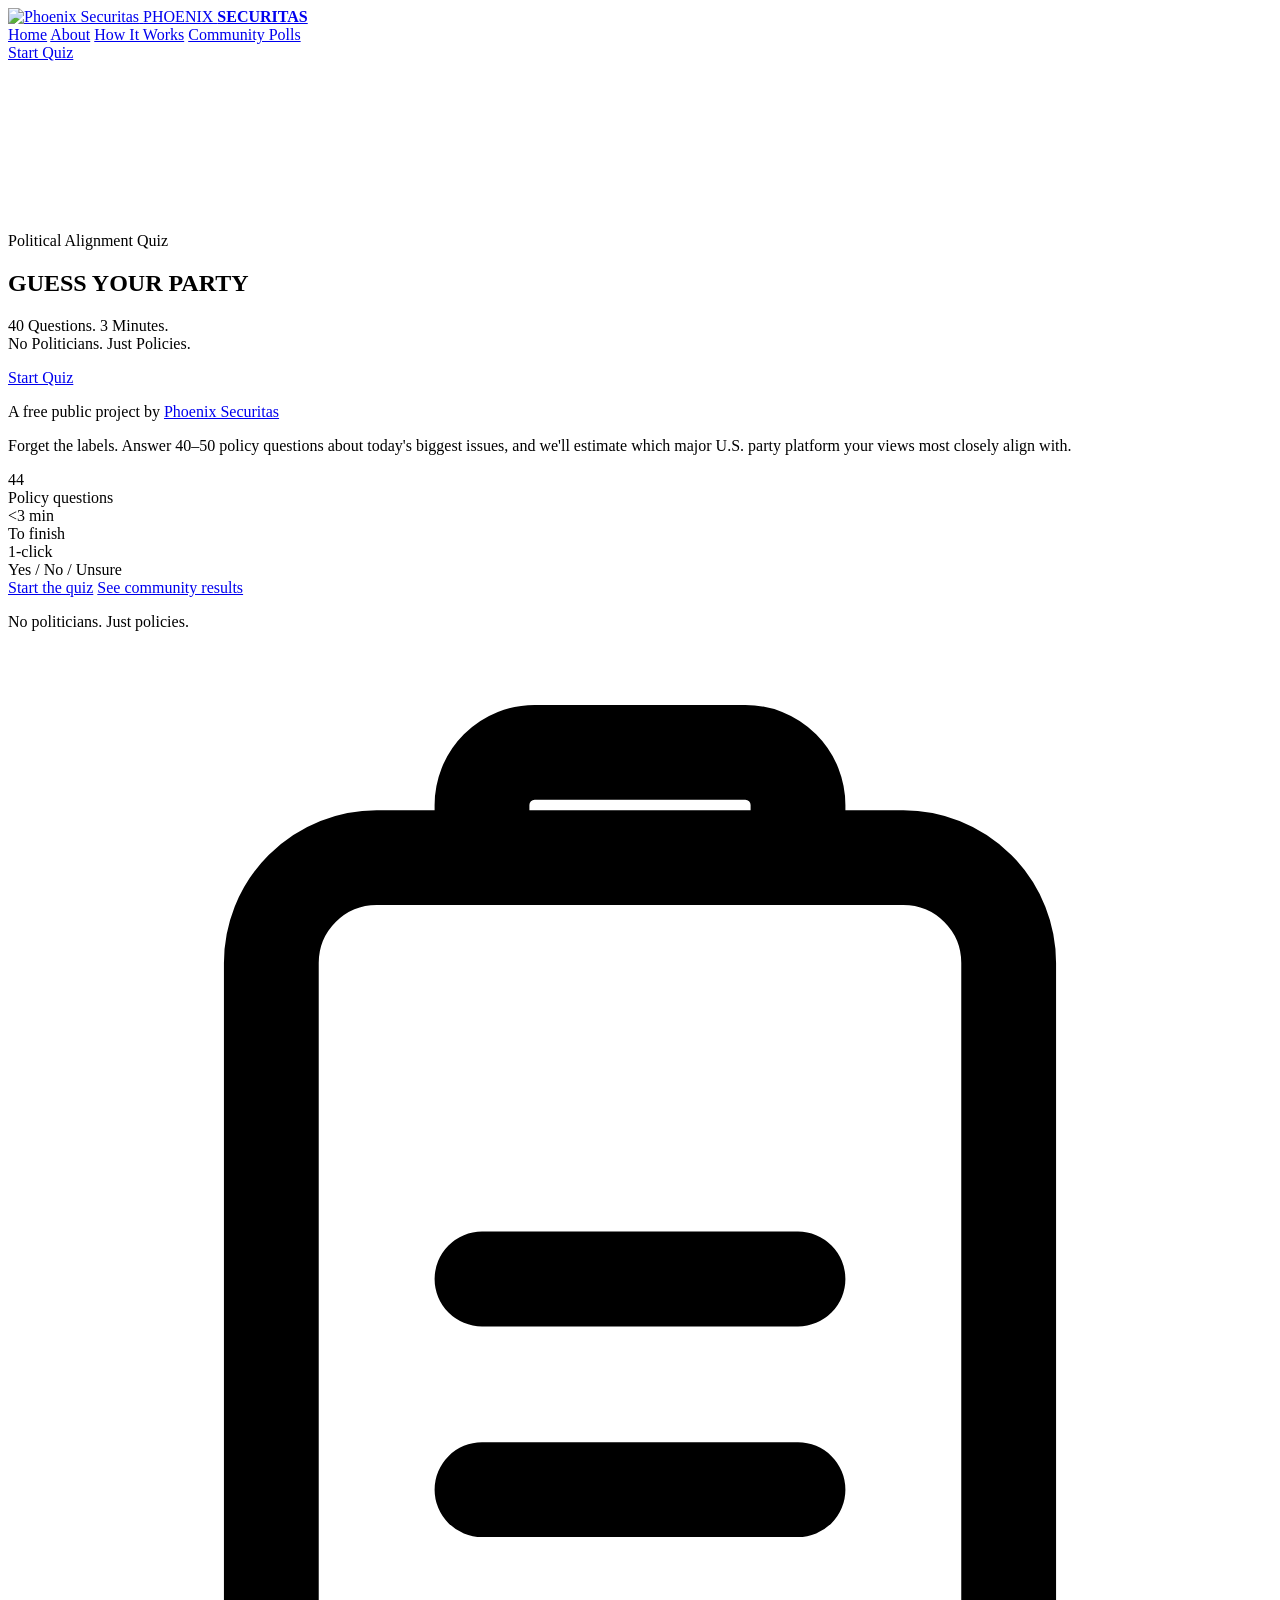
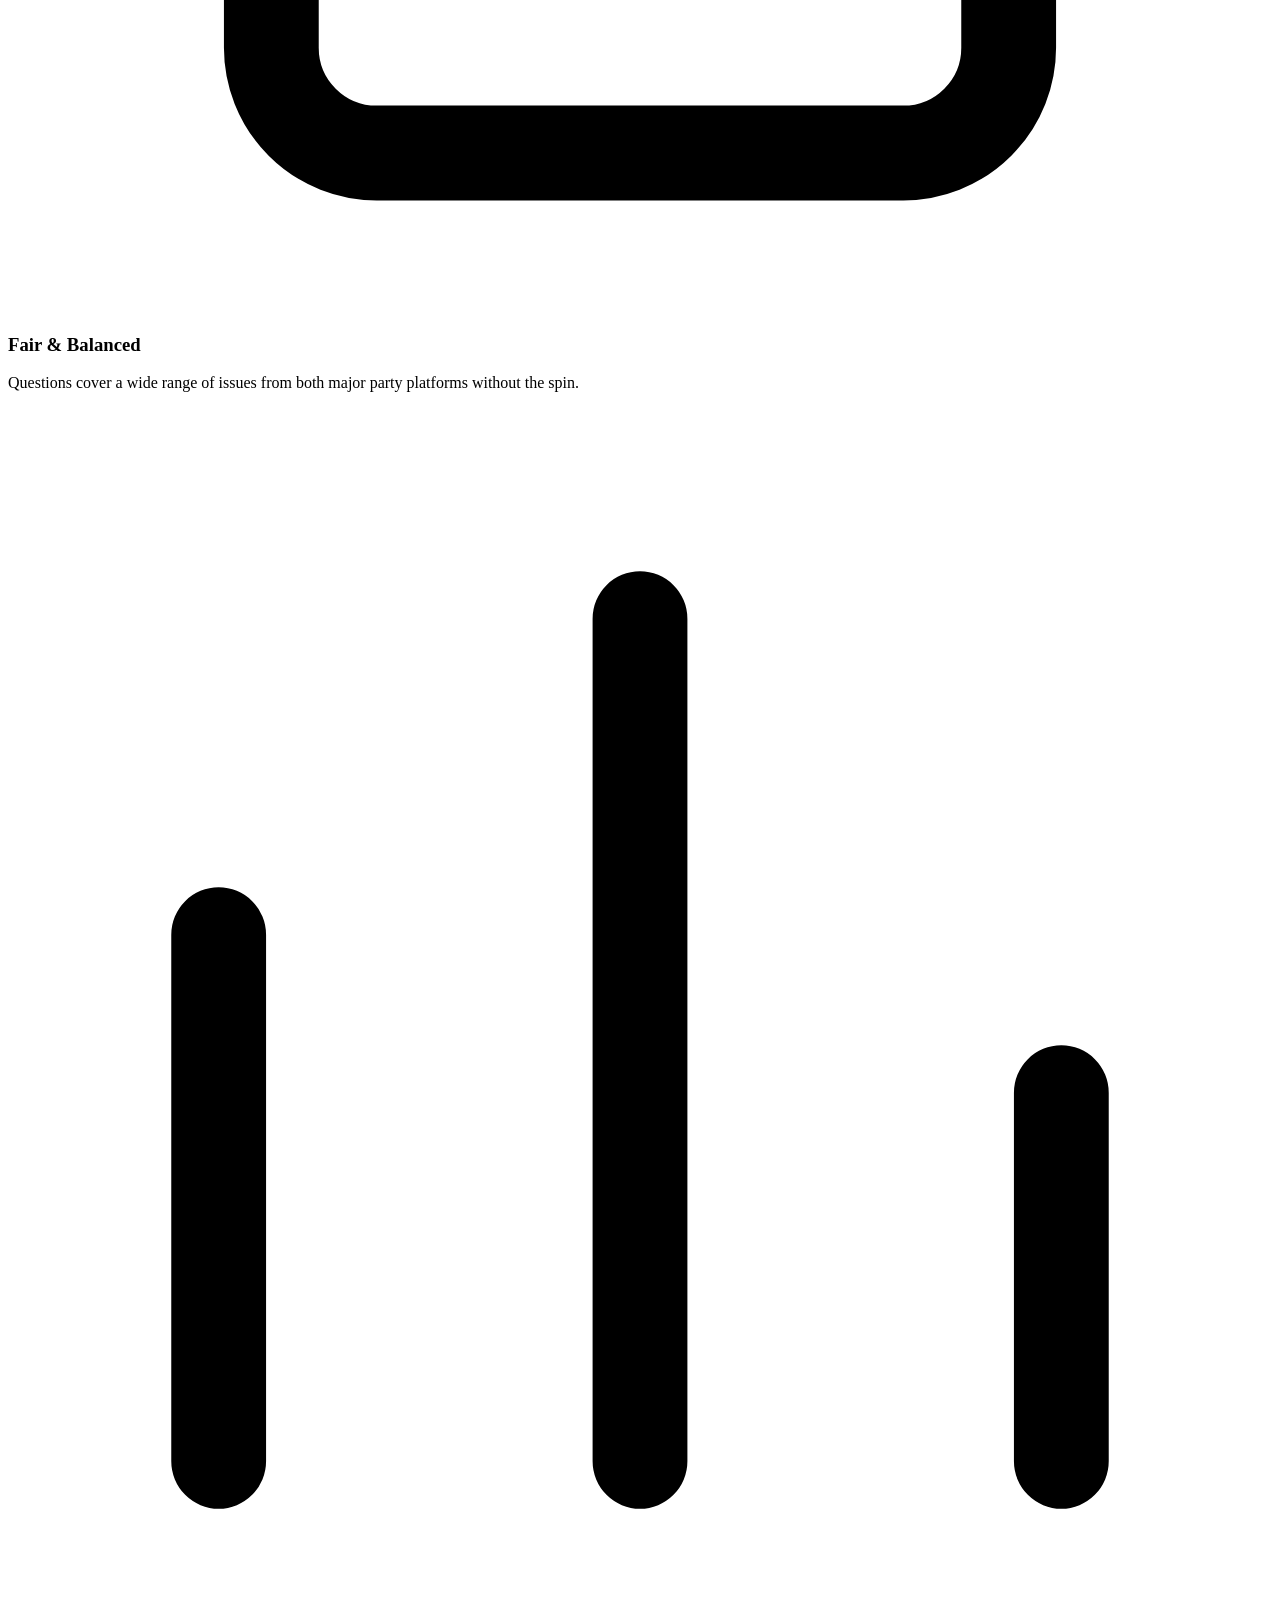
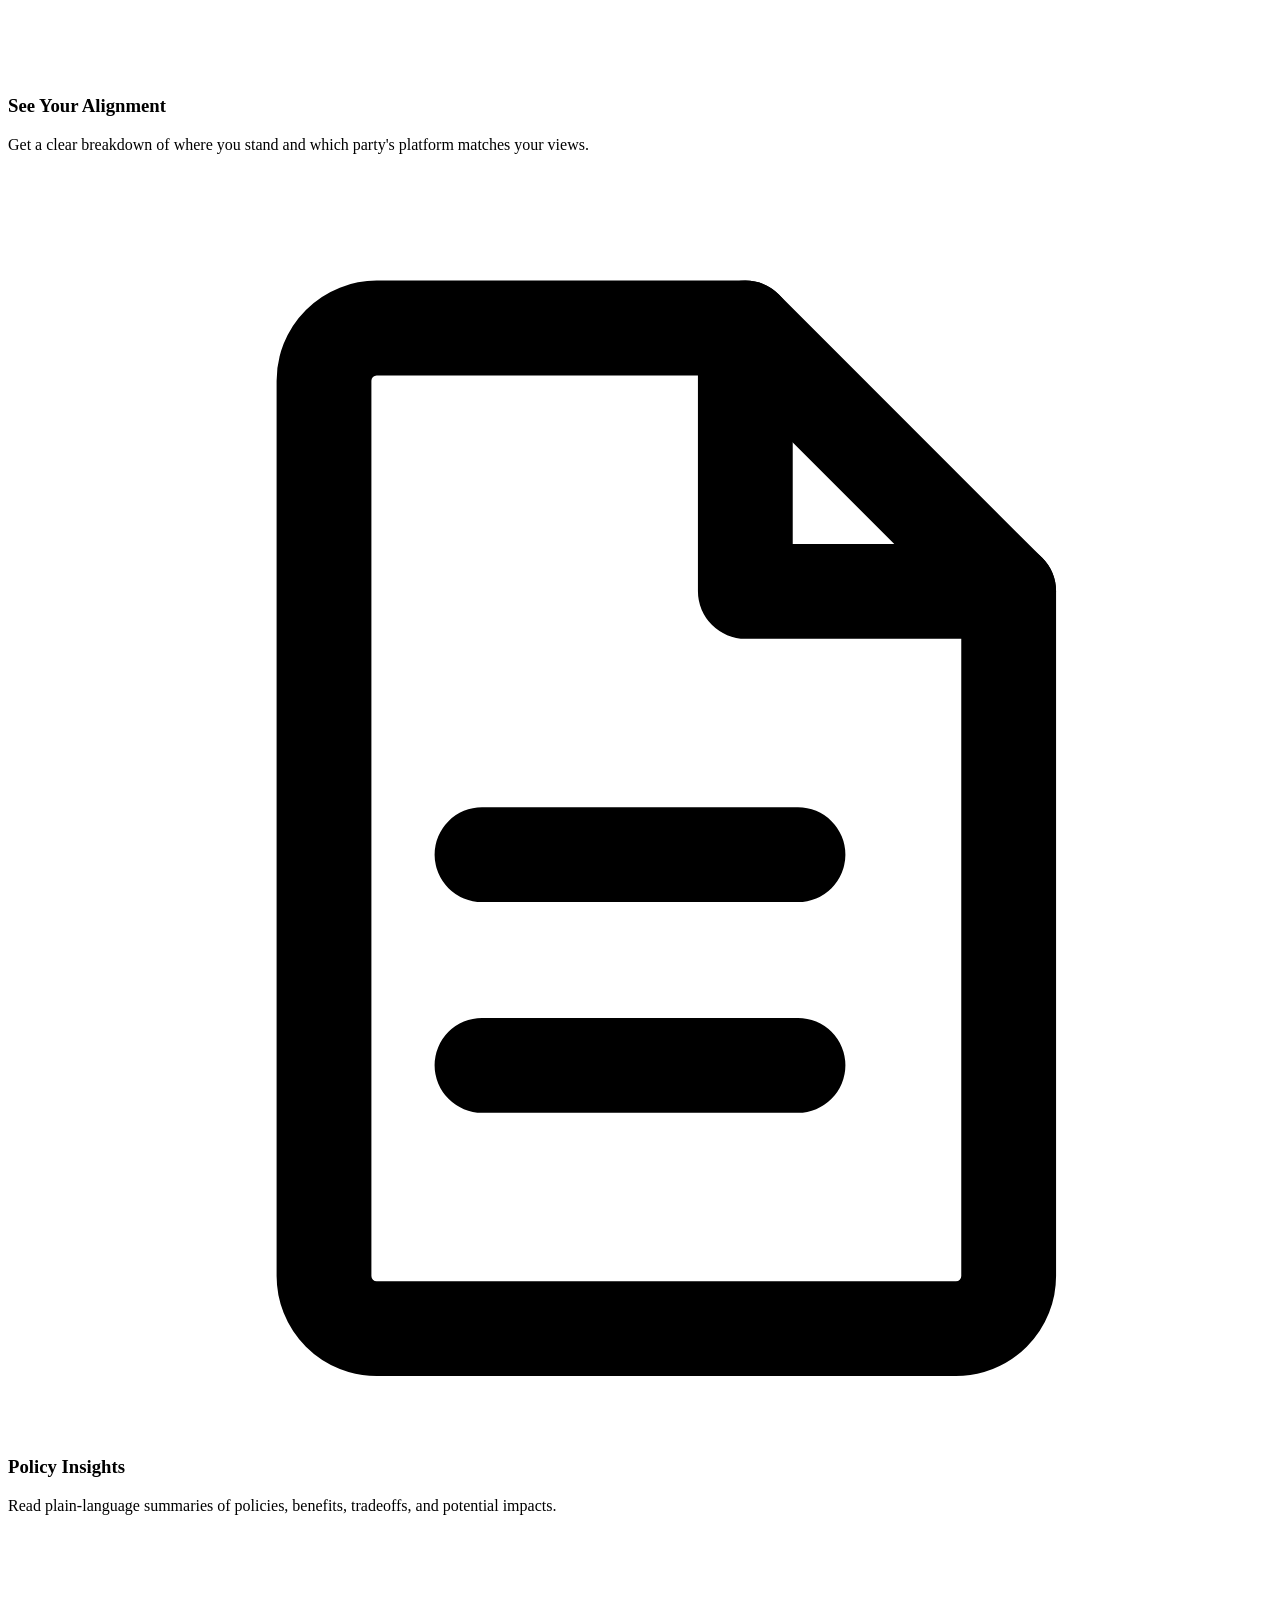
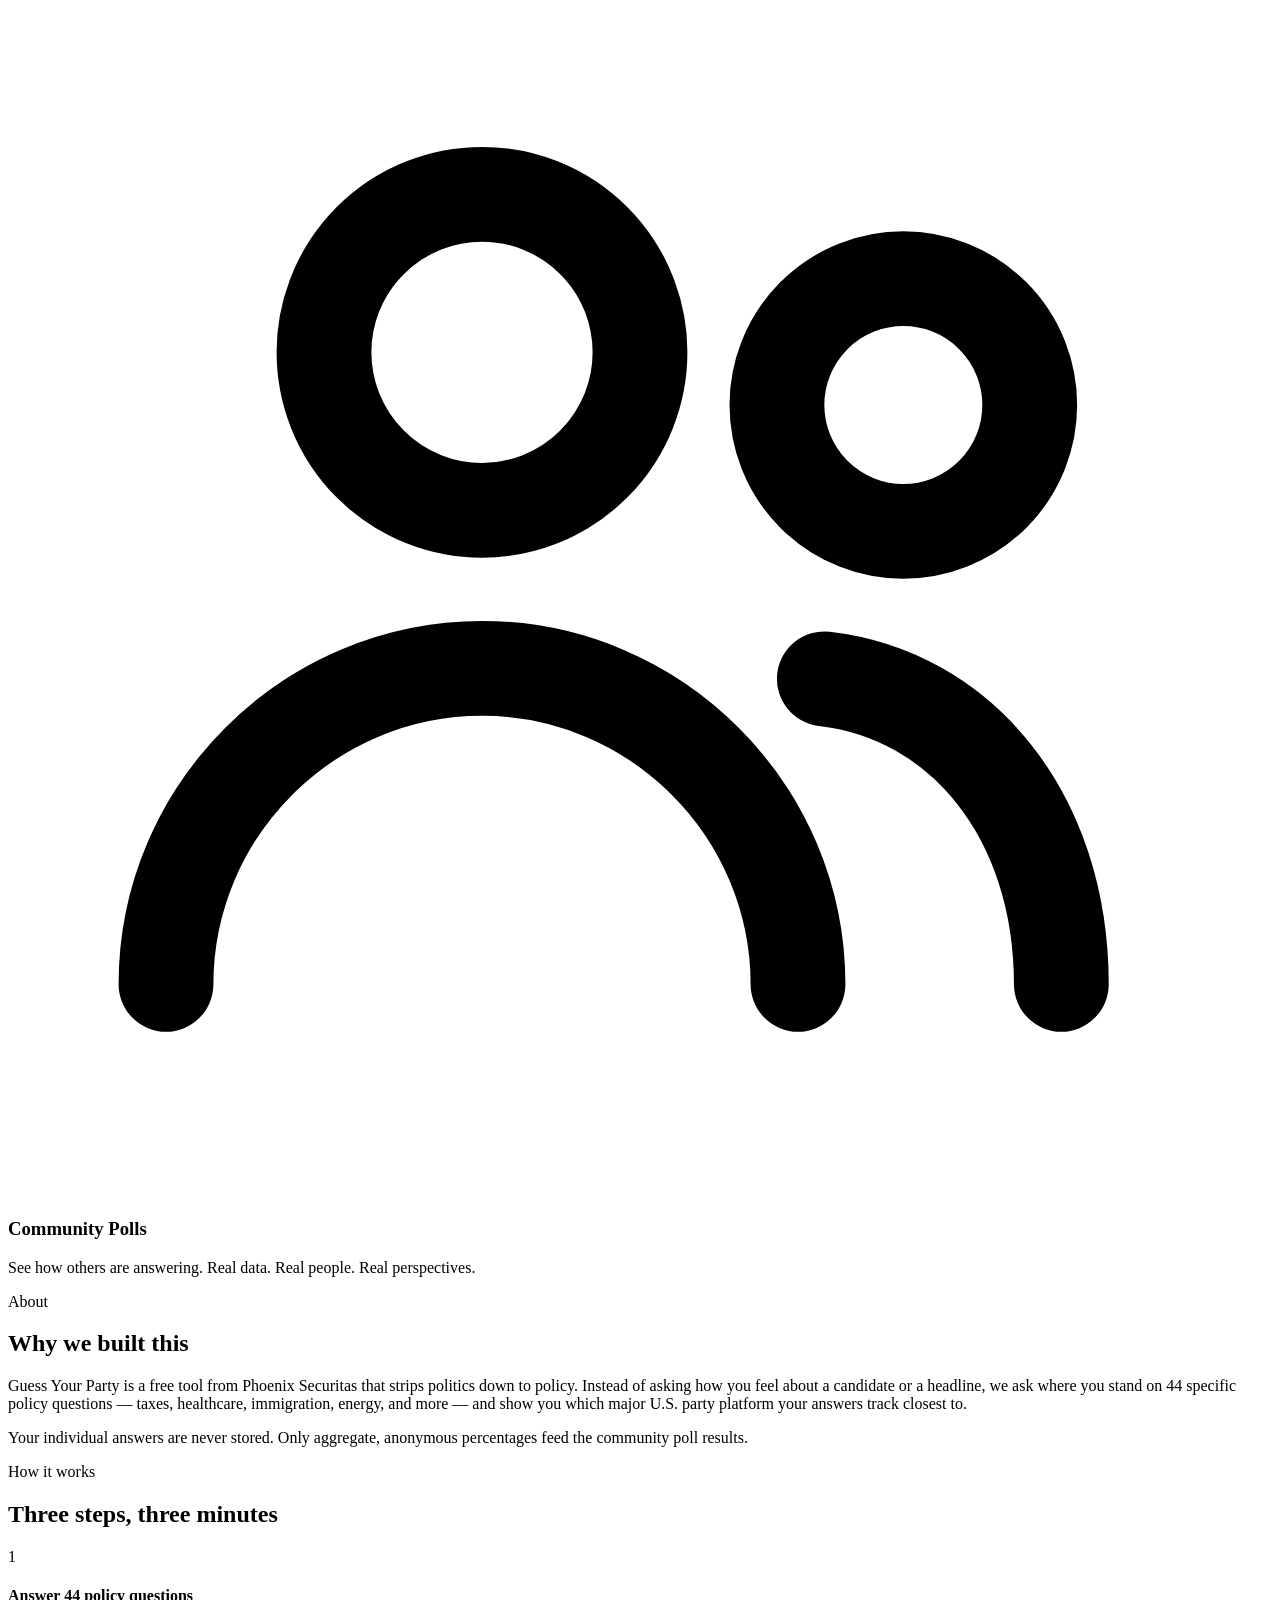
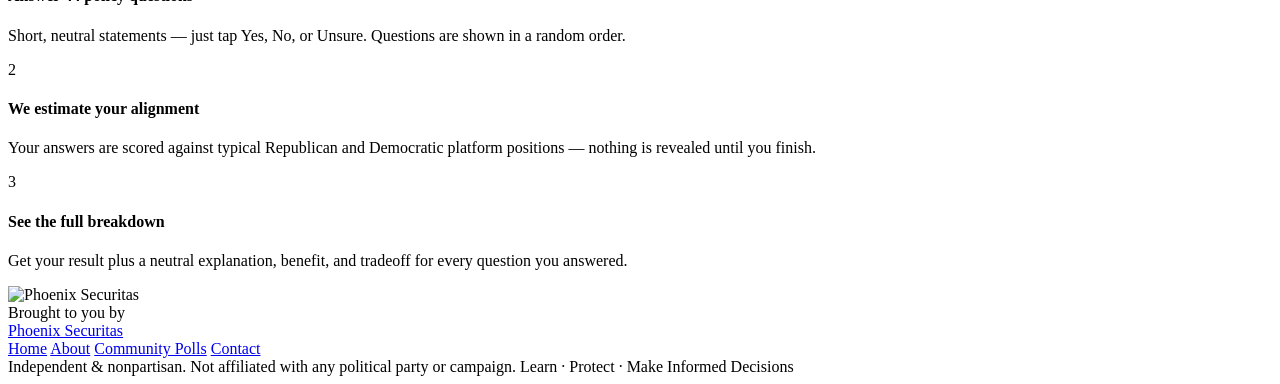
==== index.html @ d3b92b4b "Add files via upload" ====
<!DOCTYPE html>
<html lang="en">
<head>
<meta charset="UTF-8">
<meta name="viewport" content="width=device-width, initial-scale=1, viewport-fit=cover">
<title>Guess Your Party</title>
<meta name="description" content="Answer 40+ policy questions about today's biggest issues and see which major U.S. party platform your views align with.">
<link rel="stylesheet" href="css/style.css">
</head>
<body>

<nav class="site-nav site-nav--overlay">
  <div class="nav-inner">
    <a href="index.html" class="nav-brand">
      <img src="assets/phoenix-mark.svg" class="nav-logo" alt="Phoenix Securitas">
      <span class="wordmark">PHOENIX <b>SECURITAS</b></span>
    </a>
    <div class="nav-links">
      <a href="index.html" class="active">Home</a>
      <a href="index.html#about">About</a>
      <a href="index.html#how-it-works">How It Works</a>
      <a href="community.html">Community Polls</a>
    </div>
    <a href="form.html" class="btn btn-primary nav-cta">Start Quiz</a>
  </div>
</nav>

<div class="shell">

  <section class="hero-video">
    <video class="hero-video-bg" autoplay muted loop playsinline preload="auto">
      <source src="assets/wrestling-hero.mp4" type="video/mp4">
    </video>
    <div class="hero-video-overlay"></div>

    <div class="hero-video-content">
      <p class="hero-video-eyebrow">Political Alignment Quiz</p>
      <h1 class="hero-video-title">GUESS <span>YOUR PARTY</span></h1>
      <p class="hero-video-tagline">40 Questions. 3 Minutes.<br>No Politicians. Just Policies.</p>
      <a class="btn btn-primary btn-hero" href="form.html">Start Quiz</a>
      <p class="hero-video-footer">A free public project by <a href="https://tree.phoenixsecuritas.com">Phoenix Securitas</a></p>
    </div>
  </section>

  <main>
    <section class="hero hero-secondary">
      <p class="sub">Forget the labels. Answer 40–50 policy questions about today's biggest issues, and we'll estimate which major U.S. party platform your views most closely align with.</p>

      <div class="stat-strip">
        <div>
          <div class="num">44</div>
          <div class="lab">Policy questions</div>
        </div>
        <div>
          <div class="num">&lt;3 min</div>
          <div class="lab">To finish</div>
        </div>
        <div>
          <div class="num">1-click</div>
          <div class="lab">Yes / No / Unsure</div>
        </div>
      </div>

      <div class="cta-stack">
        <a class="btn btn-primary" href="form.html">Start the quiz</a>
        <a class="btn btn-ghost" href="community.html">See community results</a>
      </div>
      <p class="tiny-note">No politicians. Just policies.</p>
    </section>

    <section class="feature-section">
      <div class="feature-grid">
        <div class="feature-card c-red">
          <div class="feature-icon">
            <svg viewBox="0 0 24 24" fill="none" stroke="currentColor" stroke-width="1.8" stroke-linecap="round" stroke-linejoin="round"><rect x="5" y="4" width="14" height="17" rx="2"></rect><path d="M9 4V3a1 1 0 011-1h4a1 1 0 011 1v1"></path><path d="M9 12h6M9 16h6"></path></svg>
          </div>
          <h3>Fair &amp; Balanced</h3>
          <p>Questions cover a wide range of issues from both major party platforms without the spin.</p>
        </div>
        <div class="feature-card c-blue">
          <div class="feature-icon">
            <svg viewBox="0 0 24 24" fill="none" stroke="currentColor" stroke-width="1.8" stroke-linecap="round" stroke-linejoin="round"><path d="M4 20V10M12 20V4M20 20v-7"></path></svg>
          </div>
          <h3>See Your Alignment</h3>
          <p>Get a clear breakdown of where you stand and which party's platform matches your views.</p>
        </div>
        <div class="feature-card c-ink">
          <div class="feature-icon">
            <svg viewBox="0 0 24 24" fill="none" stroke="currentColor" stroke-width="1.8" stroke-linecap="round" stroke-linejoin="round"><path d="M7 3h7l5 5v13a1 1 0 01-1 1H7a1 1 0 01-1-1V4a1 1 0 011-1z"></path><path d="M14 3v5h5M9 13h6M9 17h6"></path></svg>
          </div>
          <h3>Policy Insights</h3>
          <p>Read plain-language summaries of policies, benefits, tradeoffs, and potential impacts.</p>
        </div>
        <div class="feature-card c-purple">
          <div class="feature-icon">
            <svg viewBox="0 0 24 24" fill="none" stroke="currentColor" stroke-width="1.8" stroke-linecap="round" stroke-linejoin="round"><circle cx="9" cy="8" r="3"></circle><path d="M3 20c0-3.3 2.7-6 6-6s6 2.7 6 6"></path><circle cx="17" cy="9" r="2.4"></circle><path d="M15.5 14.2c2.6.3 4.5 2.6 4.5 5.8"></path></svg>
          </div>
          <h3>Community Polls</h3>
          <p>See how others are answering. Real data. Real people. Real perspectives.</p>
        </div>
      </div>
    </section>

    <section class="content-section" id="about">
      <p class="eyebrow">About</p>
      <h2>Why we built this</h2>
      <p>Guess Your Party is a free tool from Phoenix Securitas that strips politics down to policy. Instead of asking how you feel about a candidate or a headline, we ask where you stand on 44 specific policy questions — taxes, healthcare, immigration, energy, and more — and show you which major U.S. party platform your answers track closest to.</p>
      <p>Your individual answers are never stored. Only aggregate, anonymous percentages feed the community poll results.</p>
    </section>

    <section class="content-section" id="how-it-works">
      <p class="eyebrow">How it works</p>
      <h2>Three steps, three minutes</h2>
      <div class="how-steps">
        <div class="how-step">
          <div class="n">1</div>
          <div>
            <h4>Answer 44 policy questions</h4>
            <p>Short, neutral statements — just tap Yes, No, or Unsure. Questions are shown in a random order.</p>
          </div>
        </div>
        <div class="how-step">
          <div class="n">2</div>
          <div>
            <h4>We estimate your alignment</h4>
            <p>Your answers are scored against typical Republican and Democratic platform positions — nothing is revealed until you finish.</p>
          </div>
        </div>
        <div class="how-step">
          <div class="n">3</div>
          <div>
            <h4>See the full breakdown</h4>
            <p>Get your result plus a neutral explanation, benefit, and tradeoff for every question you answered.</p>
          </div>
        </div>
      </div>
    </section>
  </main>

</div>

<footer class="site-footer-full">
  <div class="footer-inner">
    <div class="footer-top">
      <div class="footer-brand">
        <img src="assets/phoenix-mark.svg" alt="Phoenix Securitas">
        <div class="footer-brand-text">Brought to you by<br><a href="https://tree.phoenixsecuritas.com">Phoenix Securitas</a></div>
      </div>
      <div class="footer-links">
        <a href="index.html">Home</a>
        <a href="index.html#about">About</a>
        <a href="community.html">Community Polls</a>
        <a href="https://tree.phoenixsecuritas.com">Contact</a>
      </div>
    </div>
    <div class="footer-bottom">
      <span>Independent &amp; nonpartisan. Not affiliated with any political party or campaign.</span>
      <span class="footer-tagline">Learn · Protect · Make Informed Decisions</span>
    </div>
  </div>
</footer>

</body>
</html>
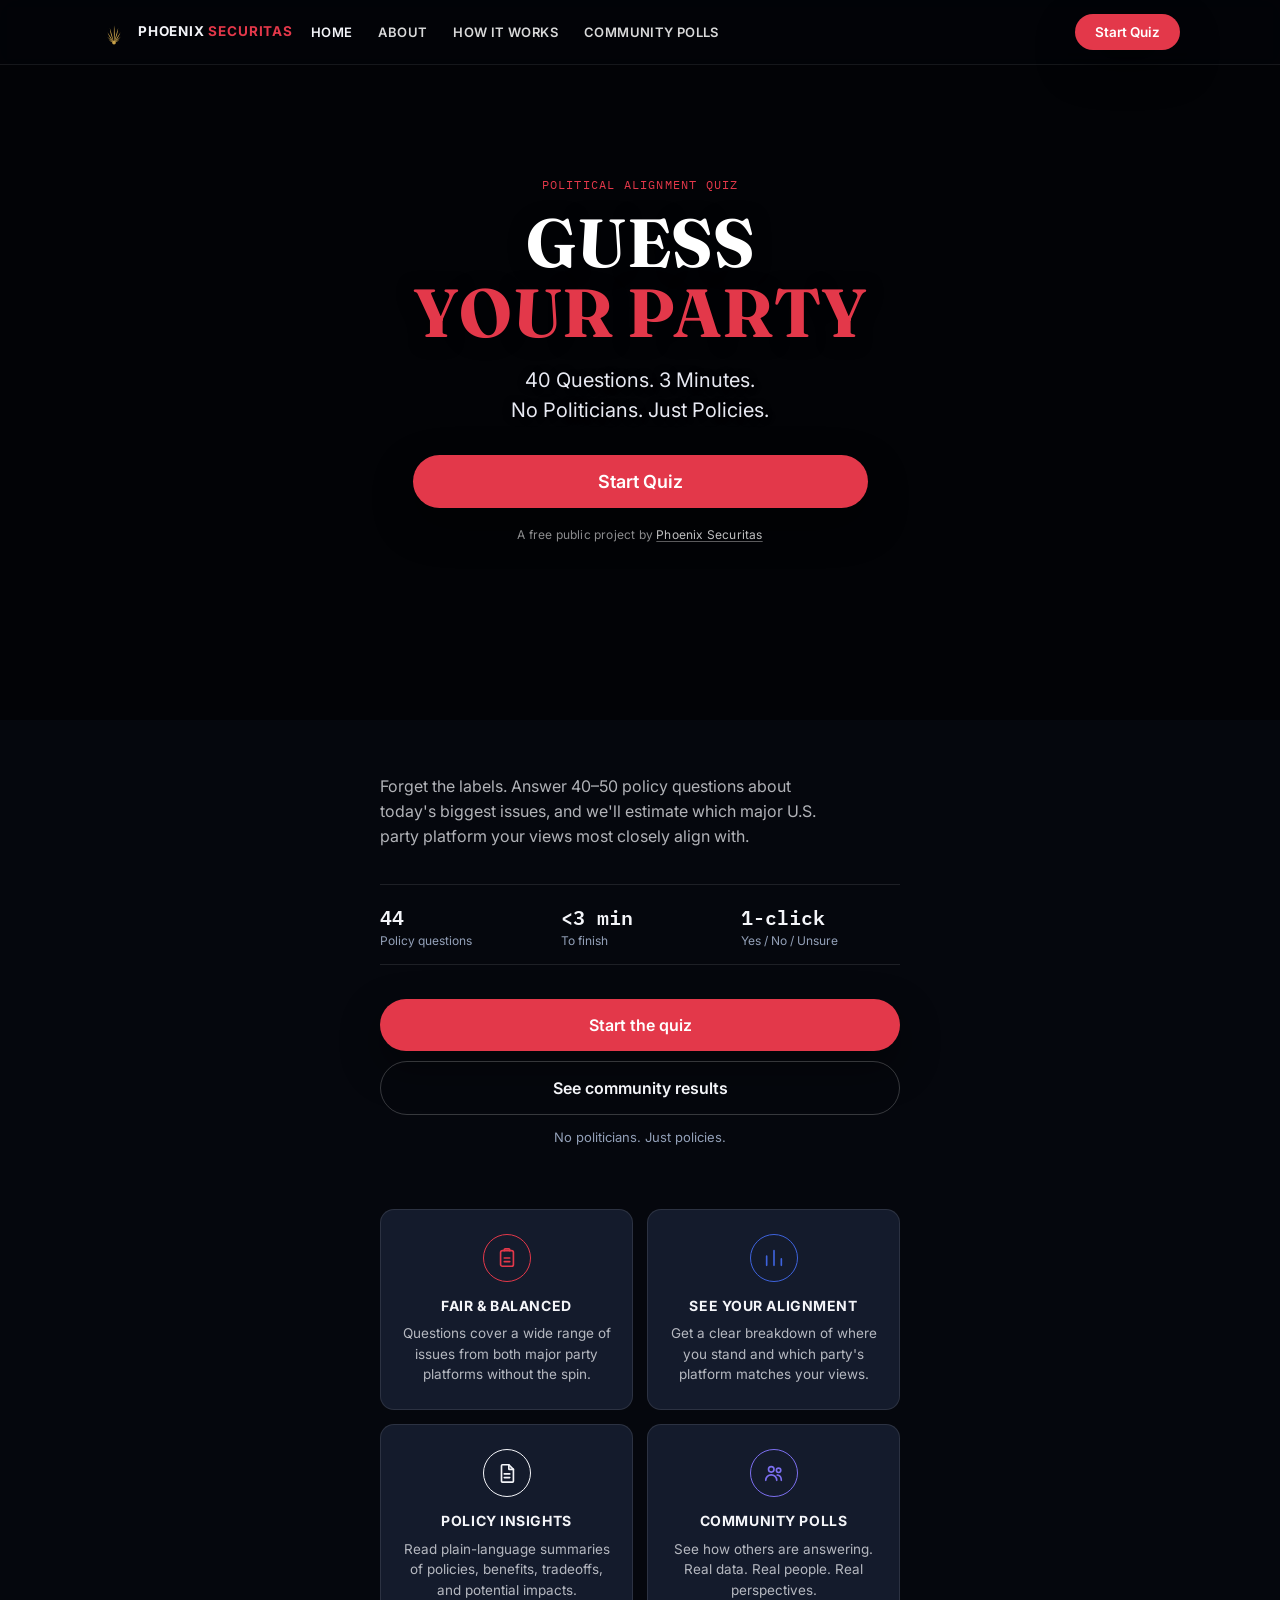
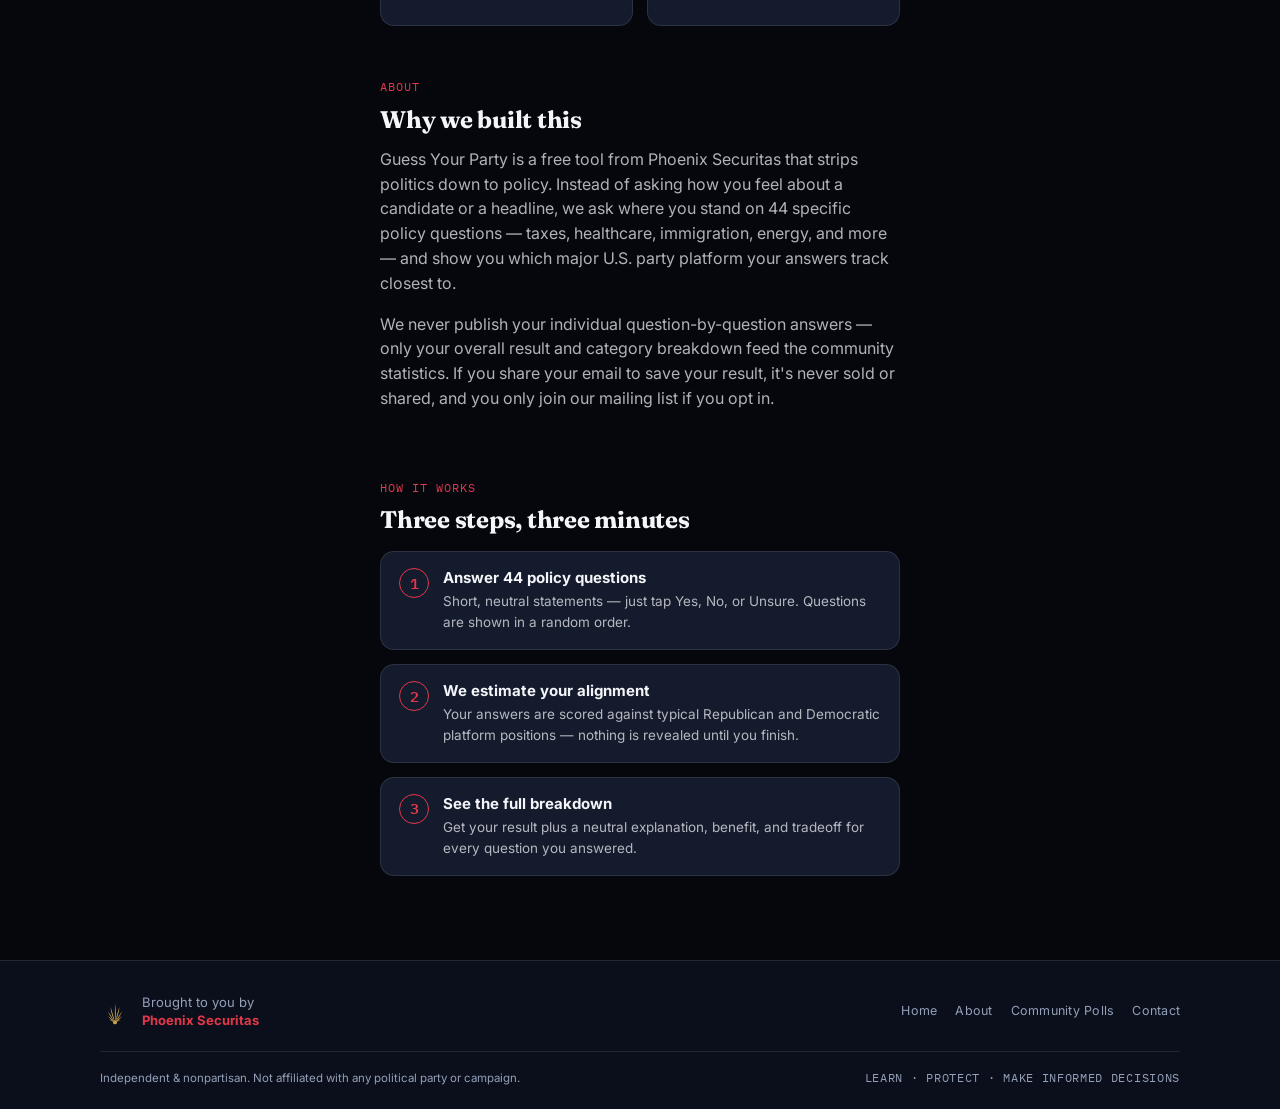
==== commit bef8016e: "Expand quiz results into full community analytics Results now capture email, name, marketing opt-in," ====
--- a/index.html
+++ b/index.html
@@ -105,7 +105,7 @@
       <p class="eyebrow">About</p>
       <h2>Why we built this</h2>
       <p>Guess Your Party is a free tool from Phoenix Securitas that strips politics down to policy. Instead of asking how you feel about a candidate or a headline, we ask where you stand on 44 specific policy questions — taxes, healthcare, immigration, energy, and more — and show you which major U.S. party platform your answers track closest to.</p>
-      <p>Your individual answers are never stored. Only aggregate, anonymous percentages feed the community poll results.</p>
+      <p>We never publish your individual question-by-question answers — only your overall result and category breakdown feed the community statistics. If you share your email to save your result, it's never sold or shared, and you only join our mailing list if you opt in.</p>
     </section>
 
     <section class="content-section" id="how-it-works">
--- a/css/style.css
+++ b/css/style.css
@@ -0,0 +1,1029 @@
+/* ==========================================================================
+   Guess Your Party — design tokens (dark theme)
+   Palette:
+     --bg         #05070D  page background, near-black navy
+     --bg-elev    #0B0F1C  nav / footer surface
+     --paper      #141B2C  card / input surface
+     --ink        #F4F5F9  primary text on dark
+     --slate      #93A0B8  secondary / muted text
+     --red        #E3384A  "Republican Alignment" accent
+     --blue       #3E63DD  "Democratic Alignment" accent
+     --gold       #D4AF37  civic accent (progress, marks)
+     --purple     #7C6FF0  fourth accent (community / people)
+   Type:
+     Display  — "Fraunces"       (ballot / document authority)
+     Body/UI  — "Inter"          (clean, small-size legibility)
+     Data     — "IBM Plex Mono"  (tallies, percentages, stats)
+   ========================================================================== */
+
+@import url('https://fonts.googleapis.com/css2?family=Fraunces:opsz,wght@9..144,400;9..144,600;9..144,700&family=Inter:wght@400;500;600;700&family=IBM+Plex+Mono:wght@500;600&display=swap');
+
+:root {
+  --bg: #05070D;
+  --bg-elev: #0B0F1C;
+  --paper: #141B2C;
+  --paper-2: #182034;
+  --ink: #F4F5F9;
+  --navy: #F4F5F9;          /* alias kept for legacy component rules — now means "ink" */
+  --navy-70: rgba(244, 245, 249, 0.72);
+  --on-accent: #FFFFFF;
+  --red: #E3384A;
+  --red-dim: rgba(227, 56, 74, 0.16);
+  --blue: #3E63DD;
+  --blue-dim: rgba(62, 99, 221, 0.16);
+  --gold: #D4AF37;
+  --gold-dim: rgba(212, 175, 55, 0.16);
+  --purple: #7C6FF0;
+  --parchment: var(--bg);   /* alias kept for legacy component rules */
+  --slate: #93A0B8;
+  --line: rgba(255, 255, 255, 0.10);
+  --line-strong: rgba(255, 255, 255, 0.20);
+  --shadow: 0 16px 40px rgba(0, 0, 0, 0.45);
+  --radius: 14px;
+  --max-w: 560px;
+  --max-w-wide: 1120px;
+}
+
+* { box-sizing: border-box; }
+
+html { -webkit-tap-highlight-color: transparent; }
+
+body {
+  margin: 0;
+  min-height: 100dvh;
+  background: var(--bg);
+  color: var(--ink);
+  font-family: 'Inter', system-ui, sans-serif;
+  -webkit-font-smoothing: antialiased;
+}
+
+h1, h2, h3, .display {
+  font-family: 'Fraunces', Georgia, serif;
+  letter-spacing: -0.01em;
+  line-height: 1.08;
+  margin: 0;
+  color: var(--ink);
+}
+
+.mono {
+  font-family: 'IBM Plex Mono', ui-monospace, monospace;
+}
+
+p { line-height: 1.55; color: var(--navy-70); margin: 0 0 1em; }
+
+a { color: inherit; }
+
+img, svg { max-width: 100%; display: block; }
+
+button, input, select { font-family: inherit; font-size: inherit; }
+
+/* Layout shell shared by every page's core flow (mobile-first quiz column) */
+.shell {
+  max-width: var(--max-w);
+  margin: 0 auto;
+  padding: 0 20px;
+  display: flex;
+  flex-direction: column;
+}
+
+main { flex: 1; display: flex; flex-direction: column; }
+
+.eyebrow {
+  font-family: 'IBM Plex Mono', monospace;
+  font-size: 12px;
+  letter-spacing: .08em;
+  text-transform: uppercase;
+  color: var(--red);
+  margin: 0 0 10px;
+}
+
+.step-tag {
+  font-family: 'IBM Plex Mono', monospace;
+  font-size: 11px;
+  letter-spacing: .06em;
+  text-transform: uppercase;
+  color: var(--slate);
+}
+
+/* Thin tri-color rule used as a page accent, echoes the ballot-meter */
+.tri-rule {
+  height: 4px;
+  border-radius: 4px;
+  background: linear-gradient(90deg, var(--red) 0%, var(--red) 33%, var(--gold) 33%, var(--gold) 67%, var(--blue) 67%, var(--blue) 100%);
+  margin: 24px 0 28px;
+}
+
+/* ---------- Site nav ---------- */
+.site-nav {
+  position: sticky;
+  top: 0;
+  z-index: 50;
+  background: rgba(11, 15, 28, 0.88);
+  backdrop-filter: blur(10px);
+  -webkit-backdrop-filter: blur(10px);
+  border-bottom: 1px solid var(--line);
+}
+.site-nav--overlay {
+  position: fixed;
+  left: 0;
+  right: 0;
+  background: rgba(5, 7, 13, 0.35);
+  border-bottom: 1px solid rgba(255, 255, 255, 0.08);
+}
+.site-nav--overlay .nav-links a { color: rgba(255, 255, 255, 0.85); }
+.site-nav--overlay .nav-links a:hover { color: #fff; }
+.nav-inner {
+  max-width: var(--max-w-wide);
+  margin: 0 auto;
+  padding: 14px 20px;
+  display: flex;
+  align-items: center;
+  gap: 18px;
+}
+.nav-brand {
+  display: flex;
+  align-items: center;
+  gap: 10px;
+  text-decoration: none;
+  flex: none;
+}
+.nav-logo { width: 28px; height: 28px; flex: none; }
+.nav-brand .wordmark {
+  font-family: 'Inter', sans-serif;
+  font-size: 13.5px;
+  font-weight: 700;
+  letter-spacing: 0.06em;
+  color: var(--ink);
+  line-height: 1.15;
+  white-space: nowrap;
+}
+.nav-brand .wordmark b { color: var(--red); font-weight: 700; }
+.nav-links {
+  display: flex;
+  align-items: center;
+  gap: 26px;
+  flex: 1;
+}
+.nav-links a {
+  font-size: 13px;
+  font-weight: 600;
+  letter-spacing: 0.03em;
+  text-transform: uppercase;
+  color: var(--slate);
+  text-decoration: none;
+  white-space: nowrap;
+  transition: color .12s ease;
+}
+.nav-links a:hover, .nav-links a.active { color: var(--ink); }
+.site-nav .nav-cta {
+  flex: none;
+  padding: 10px 20px;
+  font-size: 13.5px;
+  width: auto;
+}
+
+@media (max-width: 760px) {
+  .nav-links { display: none; }
+  .nav-inner { justify-content: space-between; }
+}
+
+/* ---------- Buttons ---------- */
+.btn {
+  display: inline-flex;
+  align-items: center;
+  justify-content: center;
+  gap: 8px;
+  border: none;
+  border-radius: 999px;
+  padding: 16px 26px;
+  font-weight: 600;
+  font-size: 16px;
+  cursor: pointer;
+  transition: transform .12s ease, box-shadow .12s ease, background .12s ease;
+  text-decoration: none;
+}
+.btn:active { transform: scale(0.97); }
+.btn:focus-visible { outline: 3px solid var(--gold); outline-offset: 2px; }
+
+.btn-primary {
+  background: var(--red);
+  color: var(--on-accent);
+  box-shadow: var(--shadow);
+  width: 100%;
+}
+.btn-primary:hover { box-shadow: 0 14px 34px rgba(227,56,74,0.30); background: #EF4657; }
+
+.btn-ghost {
+  background: transparent;
+  color: var(--ink);
+  border: 1.5px solid var(--line-strong);
+  width: 100%;
+}
+.btn-ghost:hover { border-color: var(--ink); }
+
+.btn-link {
+  background: none;
+  border: none;
+  color: var(--slate);
+  font-size: 14px;
+  text-decoration: underline;
+  padding: 8px;
+}
+
+/* ---------- Landing page ---------- */
+/* ---------- Video hero ---------- */
+.hero-video {
+  position: relative;
+  width: 100vw;
+  margin-left: calc(-50vw + 50%);
+  margin-right: calc(-50vw + 50%);
+  height: 80vh;
+  height: 80dvh;
+  min-height: 480px;
+  overflow: hidden;
+  display: flex;
+  align-items: center;
+  justify-content: center;
+}
+
+.hero-video-bg {
+  position: absolute;
+  top: 50%;
+  left: 50%;
+  min-width: 100%;
+  min-height: 100%;
+  width: auto;
+  height: auto;
+  transform: translate(-50%, -50%);
+  object-fit: cover;
+  z-index: 0;
+}
+
+.hero-video-overlay {
+  position: absolute;
+  inset: 0;
+  background: rgba(0, 0, 0, 0.55);
+  z-index: 1;
+}
+
+.hero-video-content {
+  position: relative;
+  z-index: 2;
+  text-align: center;
+  color: #fff;
+  padding: 0 24px;
+  max-width: 640px;
+}
+
+.hero-video-eyebrow {
+  font-family: 'IBM Plex Mono', monospace;
+  font-size: 12px;
+  letter-spacing: .1em;
+  text-transform: uppercase;
+  color: var(--red);
+  margin: 0 0 14px;
+}
+
+.hero-video-title {
+  font-size: clamp(40px, 12vw, 68px);
+  line-height: 1.02;
+  letter-spacing: 0.5px;
+  margin: 0 0 18px;
+  color: #fff;
+  text-shadow: 0 2px 18px rgba(0, 0, 0, 0.5);
+}
+
+.hero-video-title span {
+  color: var(--red);
+  display: block;
+}
+
+.hero-video-tagline {
+  font-size: clamp(16px, 3.6vw, 20px);
+  line-height: 1.5;
+  color: #E7E9F2;
+  margin: 0 0 30px;
+  text-shadow: 0 1px 10px rgba(0, 0, 0, 0.4);
+}
+
+.btn-hero {
+  display: inline-block;
+  font-size: 18px;
+  padding: 16px 40px;
+  margin-bottom: 18px;
+}
+
+.hero-video-footer {
+  font-size: 12px;
+  letter-spacing: 0.2px;
+  color: rgba(255, 255, 255, 0.55);
+  margin: 0;
+}
+
+.hero-video-footer a {
+  color: rgba(255, 255, 255, 0.75);
+  text-decoration: underline;
+  text-decoration-color: rgba(255, 255, 255, 0.35);
+  text-underline-offset: 2px;
+  transition: color 0.15s ease;
+}
+
+.hero-video-footer a:hover {
+  color: #fff;
+  text-decoration-color: rgba(255, 255, 255, 0.7);
+}
+
+.hero-secondary {
+  padding: 48px 0 8px;
+}
+
+.hero {
+  padding: 6vh 0 40px;
+  flex: 1;
+  display: flex;
+  flex-direction: column;
+  justify-content: center;
+}
+
+.hero h1 {
+  font-size: clamp(38px, 11vw, 52px);
+  margin-bottom: 14px;
+}
+
+.hero .lede {
+  font-size: 19px;
+  color: var(--ink);
+  font-weight: 500;
+  margin-bottom: 6px;
+}
+
+.hero .sub {
+  font-size: 16px;
+  color: var(--navy-70);
+  margin-bottom: 30px;
+  max-width: 46ch;
+}
+
+.stat-strip {
+  display: flex;
+  gap: 22px;
+  margin: 6px 0 34px;
+  padding: 16px 0;
+  border-top: 1px solid var(--line);
+  border-bottom: 1px solid var(--line);
+}
+.stat-strip div { flex: 1; }
+.stat-strip .num {
+  font-family: 'IBM Plex Mono', monospace;
+  font-weight: 600;
+  font-size: 20px;
+  color: var(--ink);
+}
+.stat-strip .lab {
+  font-size: 12px;
+  color: var(--slate);
+}
+
+.cta-stack { display: flex; flex-direction: column; gap: 10px; margin-bottom: 8px; }
+
+.tiny-note {
+  font-size: 13px;
+  color: var(--slate);
+  text-align: center;
+  margin-top: 4px;
+}
+
+/* ---------- Feature icon grid (Fair & Balanced / See Your Alignment / etc.) ---------- */
+.feature-section { padding: 8px 0 44px; }
+.feature-grid {
+  display: grid;
+  grid-template-columns: 1fr;
+  gap: 14px;
+}
+.feature-card {
+  background: var(--paper);
+  border: 1px solid var(--line);
+  border-radius: var(--radius);
+  padding: 24px 20px;
+  text-align: center;
+}
+.feature-icon {
+  width: 48px; height: 48px;
+  border-radius: 50%;
+  display: flex; align-items: center; justify-content: center;
+  margin: 0 auto 16px;
+  border: 1.5px solid currentColor;
+}
+.feature-icon svg { width: 22px; height: 22px; }
+.feature-card.c-red .feature-icon { color: var(--red); }
+.feature-card.c-blue .feature-icon { color: var(--blue); }
+.feature-card.c-ink .feature-icon { color: var(--ink); }
+.feature-card.c-purple .feature-icon { color: var(--purple); }
+.feature-card h3 {
+  font-family: 'Inter', sans-serif;
+  font-size: 14px;
+  font-weight: 700;
+  letter-spacing: 0.04em;
+  text-transform: uppercase;
+  color: var(--ink);
+  margin-bottom: 10px;
+}
+.feature-card p { font-size: 13.5px; margin: 0; }
+
+@media (min-width: 620px) {
+  .feature-grid { grid-template-columns: 1fr 1fr; }
+}
+
+/* ---------- About / How it works sections ---------- */
+.content-section { padding: 8px 0 44px; scroll-margin-top: 90px; }
+.content-section h2 {
+  font-size: 24px;
+  margin-bottom: 14px;
+}
+.how-steps {
+  display: flex;
+  flex-direction: column;
+  gap: 14px;
+  margin-top: 18px;
+}
+.how-step {
+  display: flex;
+  gap: 14px;
+  align-items: flex-start;
+  background: var(--paper);
+  border: 1px solid var(--line);
+  border-radius: var(--radius);
+  padding: 16px 18px;
+}
+.how-step .n {
+  font-family: 'IBM Plex Mono', monospace;
+  font-weight: 600;
+  font-size: 15px;
+  color: var(--red);
+  border: 1.5px solid var(--red);
+  border-radius: 50%;
+  width: 30px; height: 30px;
+  flex: none;
+  display: flex; align-items: center; justify-content: center;
+}
+.how-step h4 { font-family: 'Inter', sans-serif; font-size: 15px; font-weight: 700; margin: 0 0 4px; color: var(--ink); }
+.how-step p { font-size: 13.5px; margin: 0; }
+
+/* ---------- Site footer ---------- */
+.site-footer-full {
+  background: var(--bg-elev);
+  border-top: 1px solid var(--line);
+  margin-top: 40px;
+}
+.footer-inner {
+  max-width: var(--max-w-wide);
+  margin: 0 auto;
+  padding: 32px 20px 24px;
+}
+.footer-top {
+  display: flex;
+  flex-wrap: wrap;
+  align-items: center;
+  justify-content: space-between;
+  gap: 18px;
+  padding-bottom: 22px;
+  border-bottom: 1px solid var(--line);
+}
+.footer-brand {
+  display: flex;
+  align-items: center;
+  gap: 12px;
+}
+.footer-brand img { width: 30px; height: 30px; flex: none; }
+.footer-brand-text { font-size: 13px; color: var(--slate); line-height: 1.4; }
+.footer-brand-text a { color: var(--red); font-weight: 700; text-decoration: none; }
+.footer-brand-text a:hover { text-decoration: underline; }
+.footer-links {
+  display: flex;
+  flex-wrap: wrap;
+  gap: 18px;
+}
+.footer-links a {
+  font-size: 12.5px;
+  color: var(--slate);
+  text-decoration: none;
+  letter-spacing: 0.02em;
+}
+.footer-links a:hover { color: var(--ink); }
+.footer-bottom {
+  display: flex;
+  flex-wrap: wrap;
+  justify-content: space-between;
+  align-items: center;
+  gap: 10px;
+  padding-top: 18px;
+  font-size: 11.5px;
+  color: var(--slate);
+}
+.footer-tagline {
+  font-family: 'IBM Plex Mono', monospace;
+  letter-spacing: 0.06em;
+  text-transform: uppercase;
+}
+
+/* legacy simple footer (kept for any page that hasn't adopted footer-full) */
+footer.site-footer {
+  padding: 22px 0 30px;
+  font-size: 12.5px;
+  color: var(--slate);
+  text-align: center;
+}
+footer.site-footer a { color: var(--gold); text-decoration: underline; }
+
+/* ---------- Form page ---------- */
+.field {
+  margin-bottom: 18px;
+}
+.field label {
+  display: block;
+  font-size: 13px;
+  font-weight: 600;
+  margin-bottom: 7px;
+  color: var(--ink);
+}
+.field .optional {
+  color: var(--slate);
+  font-weight: 400;
+}
+.field input, .field select {
+  width: 100%;
+  padding: 14px 15px;
+  border-radius: 10px;
+  border: 1.5px solid var(--line);
+  background: var(--paper);
+  color: var(--ink);
+}
+.field input:focus, .field select:focus {
+  outline: none;
+  border-color: var(--red);
+}
+.field.error input, .field.error select { border-color: var(--red); }
+.field .err-msg {
+  display: none;
+  color: var(--red);
+  font-size: 12.5px;
+  margin-top: 6px;
+}
+.field.error .err-msg { display: block; }
+.field-checkbox label {
+  display: flex;
+  align-items: center;
+  gap: 10px;
+  min-height: 44px;
+  font-size: 13.5px;
+  font-weight: 400;
+  color: var(--slate);
+  cursor: pointer;
+}
+.field-checkbox input[type="checkbox"] {
+  width: 20px;
+  height: 20px;
+  flex: none;
+  padding: 0;
+  accent-color: var(--red);
+  cursor: pointer;
+}
+
+.form-card {
+  background: var(--paper);
+  border: 1px solid var(--line);
+  border-radius: var(--radius);
+  padding: 22px 20px 8px;
+  box-shadow: var(--shadow);
+  margin-bottom: 18px;
+}
+
+.privacy-note {
+  font-size: 12.5px;
+  color: var(--slate);
+  margin: 6px 0 24px;
+  line-height: 1.5;
+}
+
+/* ---------- Quiz ---------- */
+.progress-track {
+  height: 6px;
+  border-radius: 6px;
+  background: var(--line);
+  overflow: hidden;
+  margin-bottom: 6px;
+}
+.progress-fill {
+  height: 100%;
+  background: linear-gradient(90deg, var(--red), var(--gold), var(--blue));
+  border-radius: 6px;
+  transition: width .35s ease;
+  width: 0%;
+}
+.progress-meta {
+  display: flex;
+  justify-content: space-between;
+  font-family: 'IBM Plex Mono', monospace;
+  font-size: 11.5px;
+  color: var(--slate);
+  margin-bottom: 30px;
+}
+
+.quiz-stage {
+  flex: 1;
+  display: flex;
+  flex-direction: column;
+  justify-content: center;
+  min-height: 46vh;
+}
+
+.q-category {
+  font-family: 'IBM Plex Mono', monospace;
+  font-size: 12px;
+  letter-spacing: .06em;
+  text-transform: uppercase;
+  color: var(--gold);
+  margin-bottom: 12px;
+}
+
+.q-text {
+  font-size: clamp(23px, 6.5vw, 30px);
+  margin-bottom: 40px;
+}
+
+.answers {
+  display: flex;
+  flex-direction: column;
+  gap: 12px;
+  margin-bottom: 18px;
+}
+
+.ans-btn {
+  width: 100%;
+  text-align: left;
+  padding: 18px 20px;
+  border-radius: var(--radius);
+  border: 1.5px solid var(--line);
+  background: var(--paper);
+  font-size: 17px;
+  font-weight: 600;
+  color: var(--ink);
+  display: flex;
+  align-items: center;
+  justify-content: space-between;
+  cursor: pointer;
+  transition: border-color .12s ease, background .12s ease, transform .08s ease;
+}
+.ans-btn:active { transform: scale(0.985); }
+.ans-btn:focus-visible { outline: 3px solid var(--gold); outline-offset: 2px; }
+.ans-btn .k { color: var(--slate); font-size: 13px; font-weight: 500; font-family: 'IBM Plex Mono', monospace; }
+
+.ans-btn[data-a="yes"]:hover, .ans-btn[data-a="yes"].picked { border-color: var(--blue); background: var(--blue-dim); }
+.ans-btn[data-a="no"]:hover, .ans-btn[data-a="no"].picked { border-color: var(--red); background: var(--red-dim); }
+.ans-btn[data-a="unsure"]:hover, .ans-btn[data-a="unsure"].picked { border-color: var(--gold); background: var(--gold-dim); }
+
+.quiz-footer {
+  display: flex;
+  justify-content: space-between;
+  align-items: center;
+  padding: 10px 0 26px;
+}
+
+/* ---------- Results ---------- */
+.result-lead {
+  text-align: center;
+  padding: 4px 0 8px;
+}
+.result-lead .eyebrow { justify-content: center; text-align: center; }
+.result-lead h1 { font-size: clamp(28px, 8vw, 36px); margin-bottom: 6px; }
+
+/* Signature element: the Ballot Meter */
+.ballot-meter {
+  margin: 26px 0 8px;
+}
+.meter-track {
+  position: relative;
+  height: 46px;
+  border-radius: 999px;
+  overflow: hidden;
+  display: flex;
+  box-shadow: var(--shadow);
+}
+.meter-seg { height: 100%; }
+.meter-seg.r { background: var(--red); }
+.meter-seg.m { background: var(--gold); }
+.meter-seg.d { background: var(--blue); }
+.meter-pin {
+  position: absolute;
+  top: -8px;
+  width: 3px;
+  height: 62px;
+  background: var(--ink);
+  border-radius: 3px;
+  transform: translateX(-50%);
+}
+.meter-pin::after {
+  content: '';
+  position: absolute;
+  top: -6px; left: 50%;
+  width: 12px; height: 12px;
+  background: var(--ink);
+  border: 2px solid var(--bg);
+  border-radius: 50%;
+  transform: translateX(-50%);
+}
+.meter-labels {
+  display: flex;
+  justify-content: space-between;
+  font-family: 'IBM Plex Mono', monospace;
+  font-size: 11.5px;
+  color: var(--slate);
+  margin-top: 10px;
+}
+
+.score-cards {
+  display: grid;
+  grid-template-columns: 1fr 1fr 1fr;
+  gap: 10px;
+  margin: 26px 0 8px;
+}
+.score-card {
+  background: var(--paper);
+  border: 1px solid var(--line);
+  border-radius: var(--radius);
+  padding: 14px 10px;
+  text-align: center;
+}
+.score-card .pct {
+  font-family: 'IBM Plex Mono', monospace;
+  font-weight: 600;
+  font-size: 22px;
+}
+.score-card .lab {
+  font-size: 11px;
+  color: var(--slate);
+  margin-top: 4px;
+  text-transform: uppercase;
+  letter-spacing: .04em;
+}
+.score-card.r .pct { color: var(--red); }
+.score-card.d .pct { color: var(--blue); }
+.score-card.m .pct { color: var(--gold); }
+
+.section-block {
+  margin: 34px 0;
+}
+.section-block h2 {
+  font-size: 21px;
+  margin-bottom: 12px;
+}
+
+.driver-list {
+  list-style: none;
+  margin: 0; padding: 0;
+  display: flex;
+  flex-direction: column;
+  gap: 10px;
+}
+.driver-list li {
+  background: var(--paper);
+  border: 1px solid var(--line);
+  border-left: 4px solid var(--slate);
+  border-radius: 10px;
+  padding: 12px 14px;
+  font-size: 14.5px;
+  color: var(--ink);
+}
+.driver-list li.r { border-left-color: var(--red); }
+.driver-list li.d { border-left-color: var(--blue); }
+.driver-list li .tag {
+  display: inline-block;
+  font-family: 'IBM Plex Mono', monospace;
+  font-size: 10.5px;
+  text-transform: uppercase;
+  letter-spacing: .05em;
+  margin-bottom: 4px;
+  color: var(--slate);
+}
+
+.platform-card {
+  background: var(--paper);
+  border: 1px solid var(--line);
+  border-radius: var(--radius);
+  padding: 18px 18px 4px;
+}
+
+.impact-table {
+  width: 100%;
+  border-collapse: collapse;
+  font-size: 14px;
+}
+.impact-table th {
+  text-align: left;
+  font-family: 'IBM Plex Mono', monospace;
+  font-size: 11px;
+  text-transform: uppercase;
+  color: var(--slate);
+  padding: 8px 8px;
+  border-bottom: 1px solid var(--line);
+}
+.impact-table td {
+  padding: 10px 8px;
+  border-bottom: 1px solid var(--line);
+  vertical-align: top;
+  color: var(--navy-70);
+}
+.impact-table td:first-child { font-weight: 600; color: var(--ink); white-space: nowrap; }
+
+.tradeoff-grid {
+  display: grid;
+  gap: 12px;
+}
+.tradeoff-card {
+  background: var(--paper);
+  border: 1px solid var(--line);
+  border-radius: 12px;
+  padding: 14px 16px;
+}
+.tradeoff-card h3 {
+  font-family: 'Inter', sans-serif;
+  font-size: 14.5px;
+  font-weight: 700;
+  margin-bottom: 4px;
+  color: var(--ink);
+}
+.tradeoff-card .benefit { color: var(--blue); }
+.tradeoff-card .tradeoff { color: var(--red); }
+.tradeoff-card p { font-size: 13.5px; margin-bottom: 6px; }
+.q-explain { color: var(--slate); font-style: italic; }
+
+.breakdown-toggle {
+  width: 100%;
+  display: flex;
+  align-items: center;
+  justify-content: space-between;
+  gap: 10px;
+  background: var(--paper);
+  border: 1px solid var(--line);
+  border-radius: var(--radius);
+  padding: 14px 16px;
+  font-family: 'Inter', sans-serif;
+  font-size: 14px;
+  font-weight: 600;
+  color: var(--ink);
+  cursor: pointer;
+  text-align: left;
+}
+.breakdown-toggle:hover { border-color: var(--line-strong); }
+.breakdown-toggle .chevron { transition: transform 0.15s ease; color: var(--slate); }
+.breakdown-toggle.open .chevron { transform: rotate(180deg); }
+
+.breakdown-panel { margin-top: 12px; }
+.breakdown-item {
+  background: var(--paper);
+  border: 1px solid var(--line);
+  border-radius: 12px;
+  padding: 14px 16px;
+  margin-bottom: 10px;
+}
+.breakdown-head {
+  display: flex;
+  align-items: center;
+  justify-content: space-between;
+  gap: 10px;
+  margin-bottom: 6px;
+}
+.breakdown-head .tag {
+  font-family: 'IBM Plex Mono', monospace;
+  font-size: 10.5px;
+  text-transform: uppercase;
+  letter-spacing: 0.4px;
+  color: var(--slate);
+}
+.breakdown-answer {
+  font-size: 12px;
+  font-weight: 600;
+  color: var(--ink);
+  white-space: nowrap;
+}
+.breakdown-q {
+  font-weight: 600;
+  color: var(--ink);
+  font-size: 14.5px;
+  margin-bottom: 6px;
+}
+.breakdown-impact {
+  font-size: 12.5px;
+  color: var(--slate);
+  margin-top: 8px;
+  margin-bottom: 0;
+}
+
+.disclaimer {
+  font-size: 12.5px;
+  color: var(--slate);
+  background: rgba(212,175,55,0.10);
+  border: 1px solid rgba(212,175,55,0.35);
+  border-radius: 10px;
+  padding: 12px 14px;
+  margin: 30px 0;
+}
+
+.result-actions {
+  display: flex;
+  flex-direction: column;
+  gap: 10px;
+  margin: 10px 0 20px;
+}
+
+/* ---------- Community page ---------- */
+.poll-row {
+  margin-bottom: 22px;
+}
+.poll-row .q {
+  font-weight: 600;
+  font-size: 15px;
+  margin-bottom: 10px;
+  color: var(--ink);
+}
+.bar-row {
+  display: flex;
+  align-items: center;
+  gap: 10px;
+  margin-bottom: 6px;
+}
+.bar-label {
+  width: 88px;
+  flex: none;
+  font-size: 12px;
+  color: var(--slate);
+  font-family: 'IBM Plex Mono', monospace;
+}
+.bar-track {
+  flex: 1;
+  height: 14px;
+  border-radius: 8px;
+  background: var(--line);
+  overflow: hidden;
+}
+.bar-fill { height: 100%; border-radius: 8px; }
+.bar-fill.r { background: var(--red); }
+.bar-fill.d { background: var(--blue); }
+.bar-fill.m { background: var(--gold); }
+.bar-pct {
+  width: 40px;
+  flex: none;
+  font-family: 'IBM Plex Mono', monospace;
+  font-size: 12.5px;
+  text-align: right;
+  color: var(--ink);
+}
+
+.embed-slot {
+  border: 1.5px dashed var(--line);
+  border-radius: var(--radius);
+  padding: 26px 18px;
+  text-align: center;
+  color: var(--slate);
+  font-size: 13px;
+  margin: 30px 0;
+}
+.embed-slot code {
+  display: block;
+  margin-top: 10px;
+  background: var(--bg);
+  color: #B9C6E8;
+  padding: 10px 12px;
+  border-radius: 8px;
+  font-size: 11.5px;
+  overflow-x: auto;
+  text-align: left;
+  border: 1px solid var(--line);
+}
+
+.sample-tag {
+  display: inline-block;
+  font-family: 'IBM Plex Mono', monospace;
+  font-size: 10.5px;
+  text-transform: uppercase;
+  letter-spacing: .05em;
+  background: var(--gold-dim);
+  color: var(--gold);
+  padding: 4px 9px;
+  border-radius: 999px;
+  margin-bottom: 20px;
+}
+
+/* ---------- Utility ---------- */
+.center { text-align: center; }
+.mt-0 { margin-top: 0; }
+.hidden { display: none !important; }
+
+@media (min-width: 640px) {
+  .hero h1 { font-size: 56px; }
+  .form-card { padding: 30px 30px 10px; }
+}
+
+@media (prefers-reduced-motion: reduce) {
+  * { transition: none !important; animation: none !important; }
+}
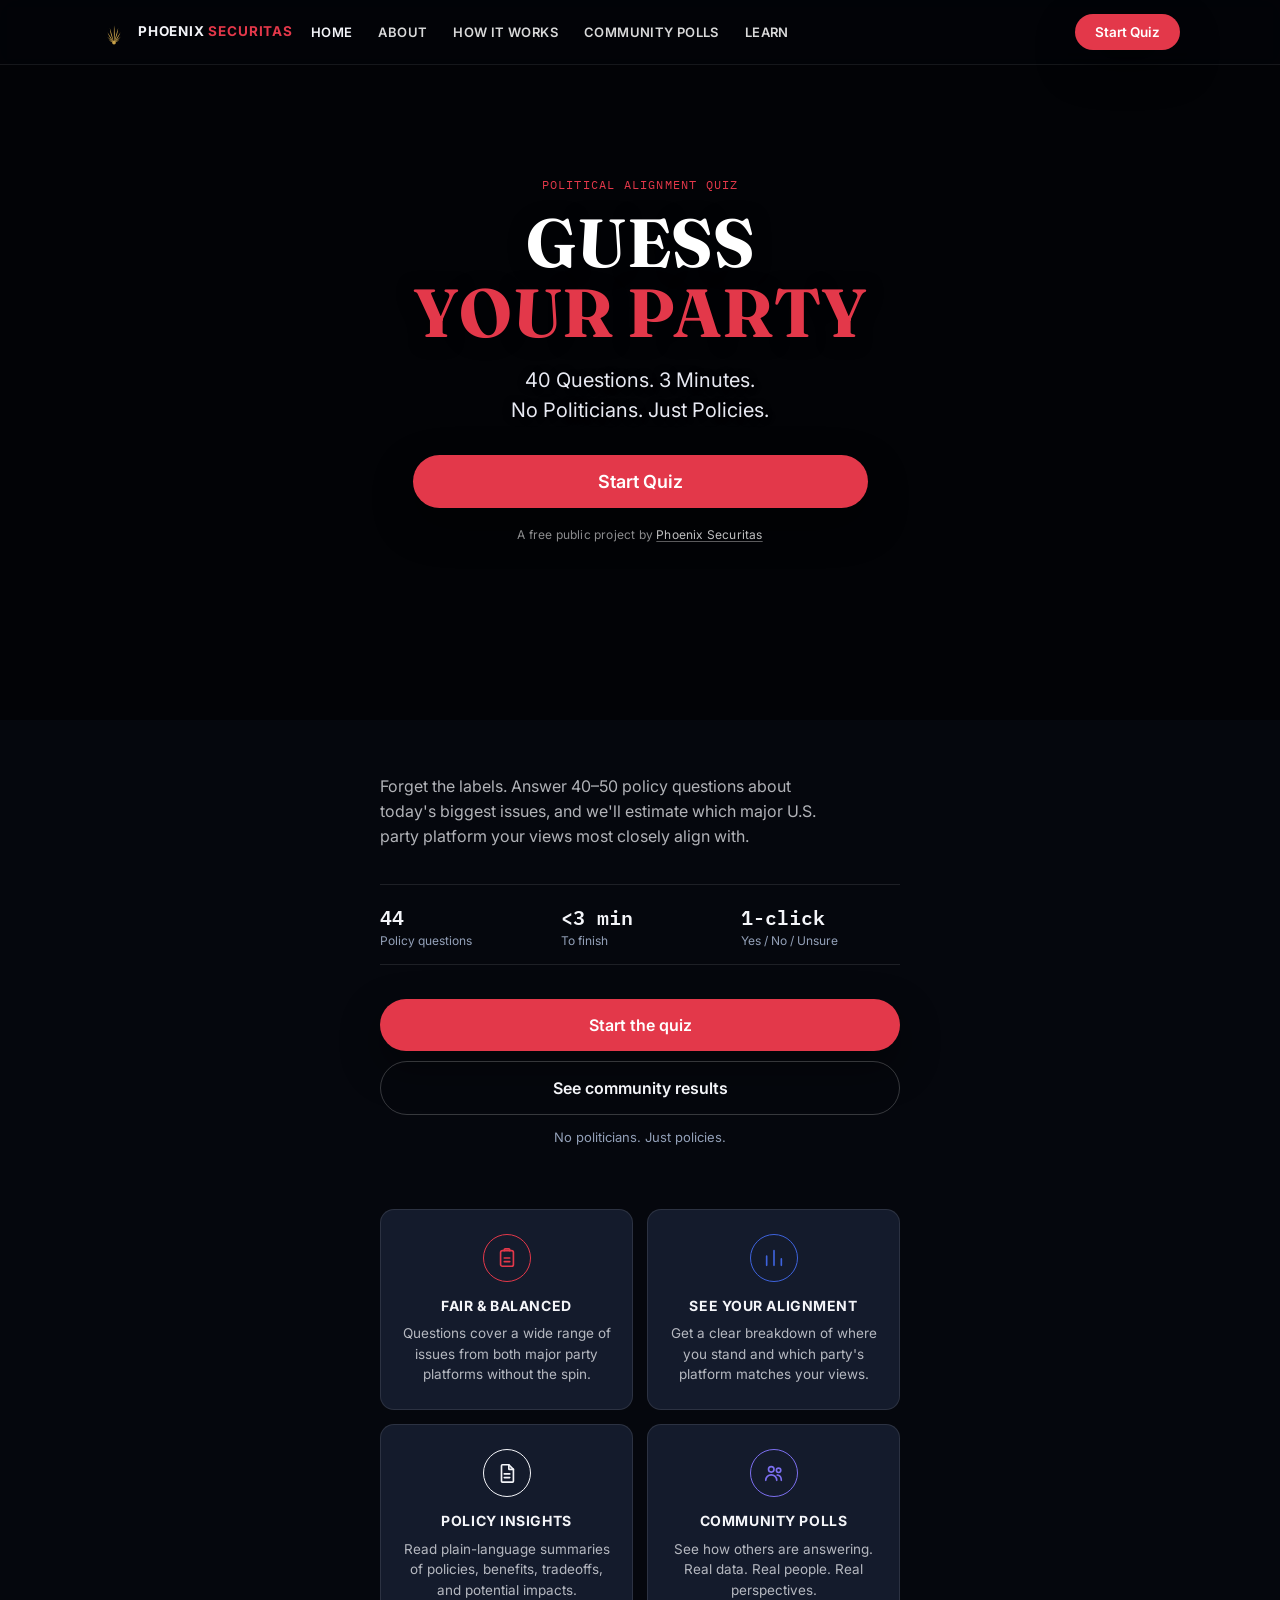
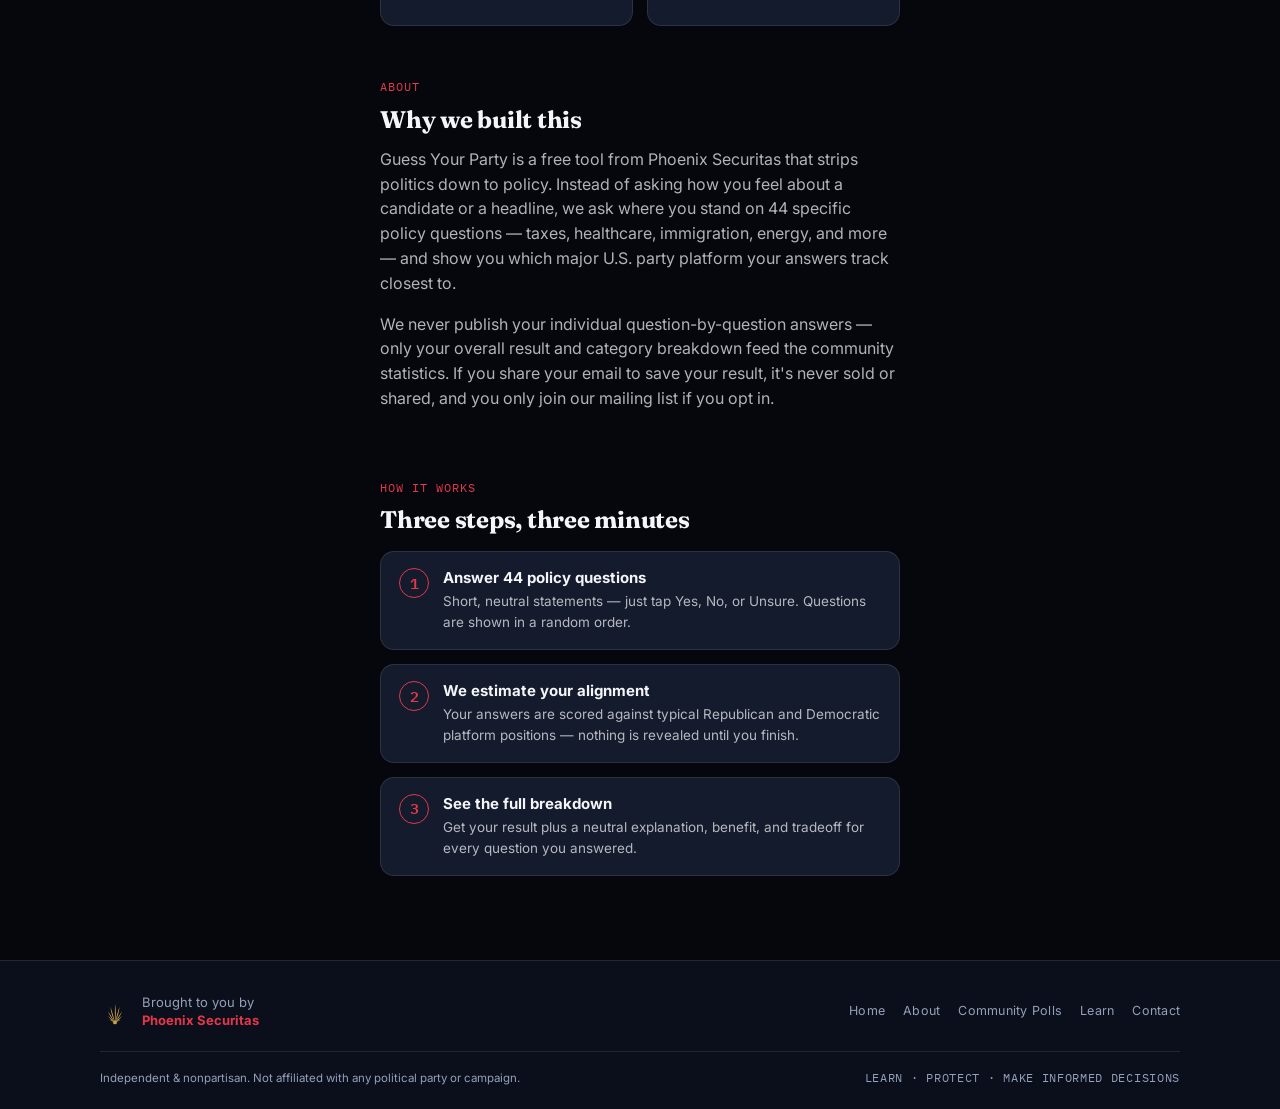
==== commit 26f31135: "Add Learn nav link to freedomsfighter.com Cross-promotes Freeman Lexicon alongside Community Polls i" ====
--- a/index.html
+++ b/index.html
@@ -20,6 +20,7 @@
       <a href="index.html#about">About</a>
       <a href="index.html#how-it-works">How It Works</a>
       <a href="community.html">Community Polls</a>
+    <a href="https://www.freedomsfighter.com/">Learn</a>
     </div>
     <a href="form.html" class="btn btn-primary nav-cta">Start Quiz</a>
   </div>
@@ -150,6 +151,7 @@
         <a href="index.html">Home</a>
         <a href="index.html#about">About</a>
         <a href="community.html">Community Polls</a>
+        <a href="https://www.freedomsfighter.com/">Learn</a>
         <a href="https://tree.phoenixsecuritas.com">Contact</a>
       </div>
     </div>
